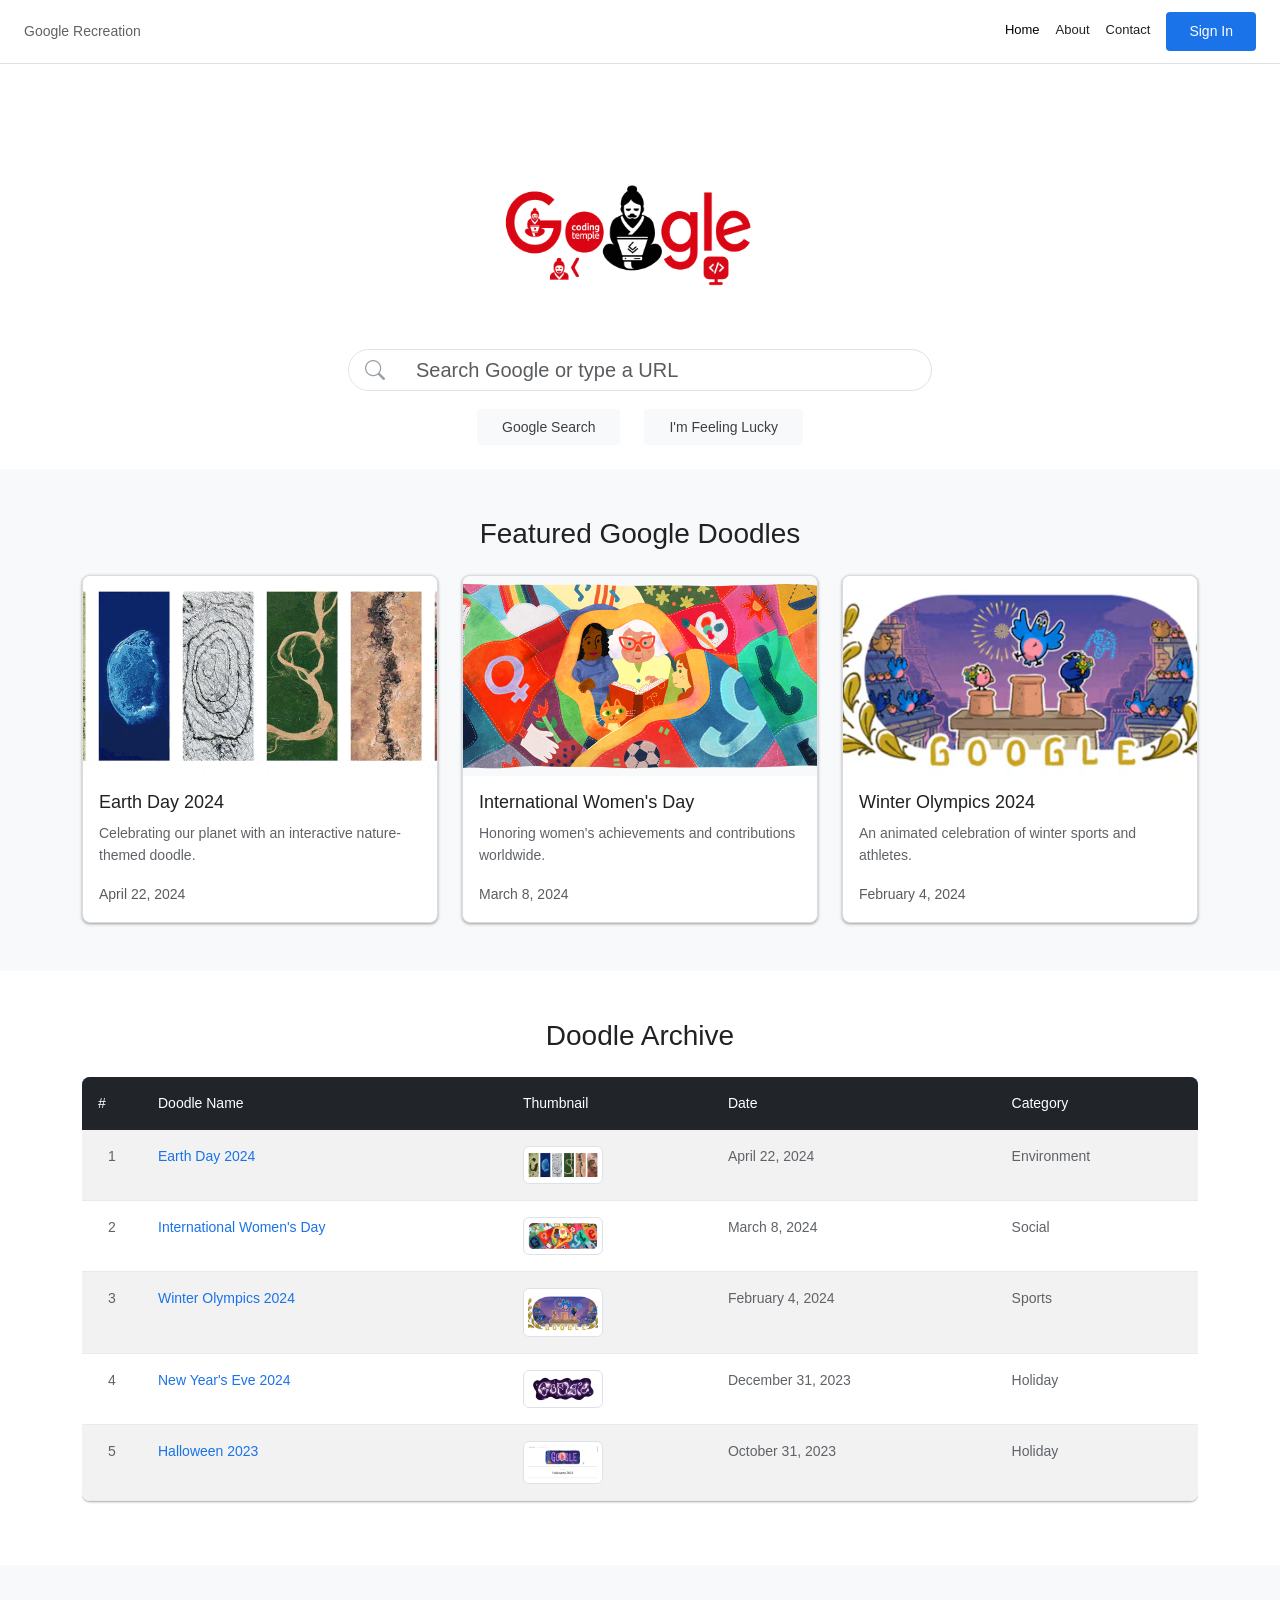
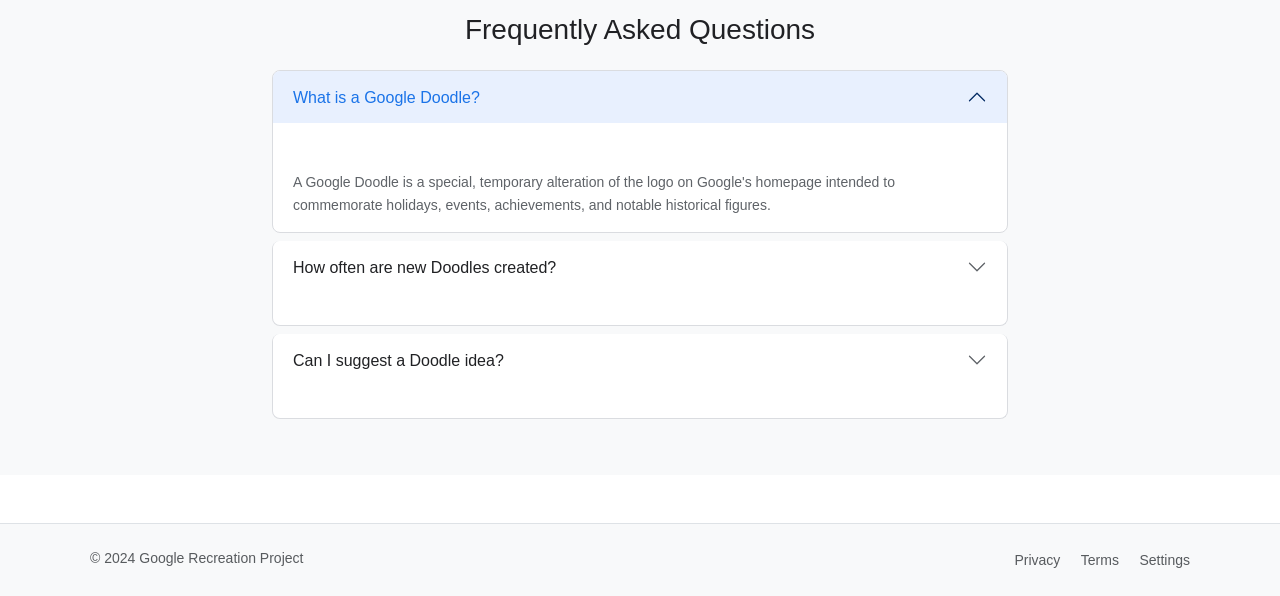
==== index.html @ c4b53707 "Initial commit" ====
<!DOCTYPE html>
<html lang="en">
<head>
    <meta charset="UTF-8">
    <meta name="viewport" content="width=device-width, initial-scale=1.0">
    <title>Google Homepage Recreation</title>
    
    <!-- Bootstrap 5 CSS CDN -->
    <link href="https://cdn.jsdelivr.net/npm/bootstrap@5.3.2/dist/css/bootstrap.min.css" rel="stylesheet">
    
    <!-- Bootstrap Icons -->
    <link rel="stylesheet" href="https://cdn.jsdelivr.net/npm/bootstrap-icons@1.11.1/font/bootstrap-icons.css">
    
    <!-- Custom CSS -->
    <link rel="stylesheet" href="style.css">
</head>
<body>
    
    <!-- Navigation Bar - Bootstrap Component #1 -->
    <!-- Responsive navbar that collapses on mobile devices -->
    <nav class="navbar navbar-expand-lg navbar-light bg-white border-bottom">
        <div class="container-fluid px-4">
            <a class="navbar-brand" href="#">Google Recreation</a>
            
            <!-- Hamburger menu button for mobile -->
            <button class="navbar-toggler" type="button" data-bs-toggle="collapse" data-bs-target="#navbarNav">
                <span class="navbar-toggler-icon"></span>
            </button>
            
            <!-- Collapsible navigation links -->
            <div class="collapse navbar-collapse" id="navbarNav">
                <ul class="navbar-nav ms-auto">
                    <li class="nav-item">
                        <a class="nav-link active" href="#">Home</a>
                    </li>
                    <li class="nav-item">
                        <a class="nav-link" href="#about">About</a>
                    </li>
                    <li class="nav-item">
                        <a class="nav-link" href="#contact">Contact</a>
                    </li>
                    <li class="nav-item">
                        <!-- Button to trigger sign-in modal -->
                        <button class="btn btn-primary btn-sm ms-2" data-bs-toggle="modal" data-bs-target="#signInModal">
                            Sign In
                        </button>
                    </li>
                </ul>
            </div>
        </div>
    </nav>

    <!-- Hero Section - Main Search Area (Google-style) -->
    <!-- This mimics Google's clean, centered search interface -->
    <section class="hero-section">
        <div class="container text-center">
            <!-- Coding Temple Doodle Logo -->
            <div class="google-logo mb-4">
                <img src="images/CTDoodle.png" 
                     alt="Coding Temple Doodle Logo" 
                     class="img-fluid"
                     style="max-width: 300px;">
            </div>
            
            <!-- Search Form Section - Two Input Types -->
            <!-- Input Type 1: Text (search query) -->
            <!-- Input Type 2: Email (newsletter signup) -->
            <div class="search-container">
                <form class="search-form mb-4">
                    <div class="input-group input-group-lg mb-3">
                        <span class="input-group-text bg-white border-end-0">
                            <i class="bi bi-search"></i>
                        </span>
                        <input type="text" 
                               class="form-control border-start-0 search-input" 
                               id="searchInput"
                               placeholder="Search Google or type a URL"
                               aria-label="Search">
                    </div>
                    
                    <!-- Search Action Buttons -->
                    <div class="d-flex justify-content-center gap-3 mb-4">
                        <button type="submit" class="btn btn-light px-4">Google Search</button>
                        <button type="button" class="btn btn-light px-4">I'm Feeling Lucky</button>
                    </div>
                </form>
                
                <!-- Search Results Display -->
                <div id="searchResults" class="search-results mt-4" style="display: none;">
                    <div class="results-info text-muted">
                        <p id="resultsText"></p>
                    </div>
                </div>
            </div>
        </div>
    </section>

    <!-- Google Doodles Section with Cards - Bootstrap Component #2 -->
    <!-- Using Bootstrap Cards to display featured doodles -->
    <section class="doodles-section py-5 bg-light">
        <div class="container">
            <h2 class="text-center mb-4">Featured Google Doodles</h2>
            
            <div class="row g-4">
                <!-- Card 1 -->
                <div class="col-md-4">
                    <div class="card h-100 shadow-sm">
                        <img src="images/earth-day-2024-6753651837110453-2xa.gif" 
                             class="card-img-top" 
                             alt="Earth Day 2024 Doodle">
                        <div class="card-body">
                            <h5 class="card-title">Earth Day 2024</h5>
                            <p class="card-text">Celebrating our planet with an interactive nature-themed doodle.</p>
                            <p class="text-muted mb-0"><small>April 22, 2024</small></p>
                        </div>
                    </div>
                </div>
                
                <!-- Card 2 -->
                <div class="col-md-4">
                    <div class="card h-100 shadow-sm">
                        <img src="images/international-womens-day-2024-6753651837110196-2x.png" 
                             class="card-img-top" 
                             alt="International Women's Day 2024 Doodle">
                        <div class="card-body">
                            <h5 class="card-title">International Women's Day</h5>
                            <p class="card-text">Honoring women's achievements and contributions worldwide.</p>
                            <p class="text-muted mb-0"><small>March 8, 2024</small></p>
                        </div>
                    </div>
                </div>
                
                <!-- Card 3 -->
                <div class="col-md-4">
                    <div class="card h-100 shadow-sm">
                        <img src="images/WinterOlympics2024.avif" 
                             class="card-img-top" 
                             alt="Winter Olympics 2024 Doodle">
                        <div class="card-body">
                            <h5 class="card-title">Winter Olympics 2024</h5>
                            <p class="card-text">An animated celebration of winter sports and athletes.</p>
                            <p class="text-muted mb-0"><small>February 4, 2024</small></p>
                        </div>
                    </div>
                </div>
            </div>
        </div>
    </section>

    <!-- Table Section - Sample Google Doodles -->
    <!-- Responsive table showing doodle history -->
    <section class="table-section py-5">
        <div class="container">
            <h2 class="text-center mb-4">Doodle Archive</h2>
            
            <div class="table-responsive">
                <table class="table table-striped table-hover">
                    <thead class="table-dark">
                        <tr>
                            <th scope="col">#</th>
                            <th scope="col">Doodle Name</th>
                            <th scope="col">Thumbnail</th>
                            <th scope="col">Date</th>
                            <th scope="col">Category</th>
                        </tr>
                    </thead>
                    <tbody>
                        <tr>
                            <td>1</td>
                            <td><a href="https://doodles.google/doodle/earth-day-2024/" target="_blank" class="doodle-link">Earth Day 2024</a></td>
                            <td><img src="images/earth-day-2024-6753651837110453-2xa.gif" alt="Earth Day 2024" class="img-thumbnail" style="max-width: 80px; height: auto;"></td>
                            <td>April 22, 2024</td>
                            <td>Environment</td>
                        </tr>
                        <tr>
                            <td>2</td>
                            <td><a href="https://doodles.google/doodle/international-womens-day-2024/" target="_blank" class="doodle-link">International Women's Day</a></td>
                            <td><img src="images/international-womens-day-2024-6753651837110196-2x.png" alt="International Women's Day 2024" class="img-thumbnail" style="max-width: 80px; height: auto;"></td>
                            <td>March 8, 2024</td>
                            <td>Social</td>
                        </tr>
                        <tr>
                            <td>3</td>
                            <td><a href="https://doodles.google/doodle/paris-games-breaking/" target="_blank" class="doodle-link">Winter Olympics 2024</a></td>
                            <td><img src="images/WinterOlympics2024.avif" alt="Winter Olympics 2024" class="img-thumbnail" style="max-width: 80px; height: auto;"></td>
                            <td>February 4, 2024</td>
                            <td>Sports</td>
                        </tr>
                        <tr>
                            <td>4</td>
                            <td><a href="https://doodles.google/doodle/new-years-eve-2024/" target="_blank" class="doodle-link">New Year's Eve 2024</a></td>
                            <td><img src="images/new-years-eve-2024-6753651837110349-2xa.gif" alt="New Year's Eve 2024" class="img-thumbnail" style="max-width: 80px; height: auto;"></td>
                            <td>December 31, 2023</td>
                            <td>Holiday</td>
                        </tr>
                        <tr>
                            <td>5</td>
                            <td><a href="https://doodles.google/doodle/halloween-2023/" target="_blank" class="doodle-link">Halloween 2023</a></td>
                            <td><img src="images/halloween23.png" alt="Halloween 2023" class="img-thumbnail" style="max-width: 80px; height: auto;"></td>
                            <td>October 31, 2023</td>
                            <td>Holiday</td>
                        </tr>
                    </tbody>
                </table>
            </div>
        </div>
    </section>

    <!-- Accordion Section - Bootstrap Component #3 -->
    <!-- FAQ section using Bootstrap Accordion -->
    <section class="faq-section py-5 bg-light">
        <div class="container">
            <h2 class="text-center mb-4">Frequently Asked Questions</h2>
            
            <div class="row justify-content-center">
                <div class="col-lg-8">
                    <div class="accordion" id="faqAccordion">
                        <!-- FAQ 1 -->
                        <div class="accordion-item">
                            <h2 class="accordion-header" id="headingOne">
                                <button class="accordion-button" type="button" data-bs-toggle="collapse" data-bs-target="#collapseOne">
                                    What is a Google Doodle?
                                </button>
                            </h2>
                            <div id="collapseOne" class="accordion-collapse collapse show" data-bs-parent="#faqAccordion">
                                <div class="accordion-body">
                                    A Google Doodle is a special, temporary alteration of the logo on Google's homepage intended to commemorate holidays, events, achievements, and notable historical figures.
                                </div>
                            </div>
                        </div>
                        
                        <!-- FAQ 2 -->
                        <div class="accordion-item">
                            <h2 class="accordion-header" id="headingTwo">
                                <button class="accordion-button collapsed" type="button" data-bs-toggle="collapse" data-bs-target="#collapseTwo">
                                    How often are new Doodles created?
                                </button>
                            </h2>
                            <div id="collapseTwo" class="accordion-collapse collapse" data-bs-parent="#faqAccordion">
                                <div class="accordion-body">
                                    Google creates hundreds of Doodles each year. Some appear globally while others are shown only in specific countries or regions based on local celebrations and events.
                                </div>
                            </div>
                        </div>
                        
                        <!-- FAQ 3 -->
                        <div class="accordion-item">
                            <h2 class="accordion-header" id="headingThree">
                                <button class="accordion-button collapsed" type="button" data-bs-toggle="collapse" data-bs-target="#collapseThree">
                                    Can I suggest a Doodle idea?
                                </button>
                            </h2>
                            <div id="collapseThree" class="accordion-collapse collapse" data-bs-parent="#faqAccordion">
                                <div class="accordion-body">
                                    Yes! Google accepts Doodle proposals from users worldwide. You can submit your ideas through the official Google Doodles page.
                                </div>
                            </div>
                        </div>
                    </div>
                </div>
            </div>
        </div>
    </section>

    <!-- Sign In Modal - Bootstrap Component #4 (Bonus) -->
    <!-- Modal popup for user authentication -->
    <div class="modal fade" id="signInModal" tabindex="-1" aria-labelledby="signInModalLabel" aria-hidden="true">
        <div class="modal-dialog modal-dialog-centered">
            <div class="modal-content">
                <div class="modal-header">
                    <h5 class="modal-title" id="signInModalLabel">Sign In to Google</h5>
                    <button type="button" class="btn-close" data-bs-dismiss="modal" aria-label="Close"></button>
                </div>
                <div class="modal-body">
                    <form>
                        <div class="mb-3">
                            <label for="modalEmail" class="form-label">Email address</label>
                            <input type="email" class="form-control" id="modalEmail" placeholder="name@example.com">
                        </div>
                        <div class="mb-3">
                            <label for="modalPassword" class="form-label">Password</label>
                            <input type="password" class="form-control" id="modalPassword">
                        </div>
                        <div class="form-check mb-3">
                            <input class="form-check-input" type="checkbox" id="rememberMe">
                            <label class="form-check-label" for="rememberMe">
                                Remember me
                            </label>
                        </div>
                    </form>
                </div>
                <div class="modal-footer">
                    <button type="button" class="btn btn-secondary" data-bs-dismiss="modal">Close</button>
                    <button type="button" class="btn btn-primary">Sign In</button>
                </div>
            </div>
        </div>
    </div>

    <!-- Footer -->
    <footer class="footer bg-light border-top mt-5">
        <div class="container py-4">
            <div class="row">
                <div class="col-md-6">
                    <p class="text-muted mb-0">© 2024 Google Recreation Project</p>
                </div>
                <div class="col-md-6 text-md-end">
                    <a href="#" class="text-muted text-decoration-none me-3">Privacy</a>
                    <a href="#" class="text-muted text-decoration-none me-3">Terms</a>
                    <a href="#" class="text-muted text-decoration-none">Settings</a>
                </div>
            </div>
        </div>
    </footer>

    <!-- Bootstrap 5 JS Bundle (includes Popper) -->
    <script src="https://cdn.jsdelivr.net/npm/bootstrap@5.3.2/dist/js/bootstrap.bundle.min.js"></script>
    
    <!-- Custom JavaScript (separate file - functions for practice only) -->
    <script src="script.js"></script>
</body>
</html>
---- style.css ----
/* 
 * Google Homepage Recreation - Custom Styles
 * Enhanced to match Google's authentic design language
 */

/* ===== GLOBAL STYLES ===== */
body {
    font-family: Arial, sans-serif;
    color: #202124;
    background-color: #ffffff;
    min-height: 100vh;
    display: flex;
    flex-direction: column;
}

/* ===== NAVIGATION BAR ===== */
.navbar {
    padding: 0.75rem 0;
    background-color: #fff !important;
}

.navbar-brand {
    font-weight: 400;
    color: #5f6368;
    font-size: 14px;
}

.nav-link {
    color: rgba(0, 0, 0, 0.87);
    font-size: 13px;
    padding: 0.5rem 0.75rem;
    transition: all 0.2s ease;
}

.nav-link:hover {
    color: #000;
}

.nav-link.active {
    color: #000;
    font-weight: 400;
}

.btn-primary {
    background-color: #1a73e8;
    border: none;
    padding: 9px 23px;
    font-size: 14px;
    font-weight: 500;
    border-radius: 4px;
    transition: all 0.2s ease;
}

.btn-primary:hover {
    background-color: #1765cc;
    box-shadow: 0 1px 2px 0 rgba(66, 133, 244, 0.3), 0 1px 3px 1px rgba(66, 133, 244, 0.15);
}

/* ===== HERO SECTION (Google Search Area) ===== */
.hero-section {
    padding: 80px 0 0 0;
    min-height: 0;
    display: flex;
    align-items: center;
    justify-content: center;
    flex: 1;
}

/* Google Logo Styling */
.google-logo {
    margin-bottom: 25px;
    text-align: center;
}

.google-logo img {
    max-width: 272px !important;
    height: auto;
}

/* Search Container */
.search-container {
    max-width: 584px;
    margin: 0 auto;
}

/* Search Form Styling */
.search-form {
    margin-bottom: 0;
}

/* Search Input Group */
.input-group {
    margin-bottom: 18px !important;
    box-shadow: none;
    border-radius: 24px !important;
    transition: box-shadow 0.2s ease;
    overflow: visible !important;
    border: 1px solid #dfe1e5;
    background-color: #fff;
}

.input-group:hover {
    box-shadow: 0 1px 6px rgba(32, 33, 36, 0.28);
    border-color: rgba(223, 225, 229, 0);
}

.input-group:focus-within {
    box-shadow: 0 1px 6px rgba(32, 33, 36, 0.28);
    border-color: rgba(223, 225, 229, 0);
}

.input-group-text {
    background-color: transparent;
    border: none;
    border-radius: 24px 0 0 24px !important;
    padding: 0 8px 0 14px;
    color: #9aa0a6;
}

.search-input {
    border: none;
    border-radius: 0 24px 24px 0 !important;
    padding: 12px 14px;
    font-size: 16px;
    line-height: 24px;
    box-shadow: none !important;
    background-color: transparent;
}

.search-input:focus {
    outline: none;
    box-shadow: none !important;
    border: none;
}

.input-group .bi-search {
    font-size: 20px;
    display: flex;
    align-items: center;
}

/* Search Buttons */
.btn-light {
    background-color: #f8f9fa;
    border: 1px solid #f8f9fa;
    color: #3c4043;
    font-size: 14px;
    font-weight: 400;
    height: 36px;
    padding: 0 16px;
    border-radius: 4px;
    margin: 0 4px;
    transition: all 0.1s ease;
    line-height: 27px;
}

.btn-light:hover {
    box-shadow: 0 1px 1px rgba(0, 0, 0, 0.1);
    background-color: #f8f9fa;
    border: 1px solid #dadce0;
    color: #202124;
}

.btn-light:focus {
    border: 1px solid #4285f4;
    outline: none;
}

/* Search Results Display */
.search-results {
    max-width: 600px;
    margin: 2rem auto 0;
    padding: 1rem;
    text-align: left;
    animation: fadeInResults 0.3s ease-in;
}

.results-info {
    font-size: 14px;
    color: #70757a;
    line-height: 1.6;
}

.results-info strong {
    color: #202124;
    font-weight: 400;
}

@keyframes fadeInResults {
    from {
        opacity: 0;
        transform: translateY(-10px);
    }
    to {
        opacity: 1;
        transform: translateY(0);
    }
}

/* ===== DOODLES SECTION (Cards) ===== */
.doodles-section {
    background-color: #f8f9fa;
    padding: 64px 0;
}

.doodles-section h2 {
    font-size: 28px;
    font-weight: 400;
    color: #202124;
    margin-bottom: 32px;
}

.card {
    border: 1px solid #dadce0;
    border-radius: 8px;
    transition: all 0.2s ease;
    background: #fff;
}

.card:hover {
    transform: translateY(-4px);
    box-shadow: 0 4px 16px rgba(0, 0, 0, 0.12) !important;
    border-color: #dadce0;
}

.card-img-top {
    border-radius: 8px 8px 0 0;
    height: 200px;
    object-fit: cover;
    background: #f8f9fa;
}

.card-body {
    padding: 16px;
}

.card-title {
    color: #202124;
    font-weight: 400;
    font-size: 18px;
    margin-bottom: 8px;
}

.card-text {
    color: #5f6368;
    font-size: 14px;
    line-height: 1.6;
}

.card-text.text-muted small {
    font-size: 12px;
    color: #70757a;
}

/* ===== TABLE SECTION ===== */
.table-section {
    padding: 64px 0;
    background: #fff;
}

.table-section h2 {
    font-size: 28px;
    font-weight: 400;
    color: #202124;
    margin-bottom: 32px;
}

.table {
    box-shadow: 0 1px 3px rgba(0, 0, 0, 0.12), 0 1px 2px rgba(0, 0, 0, 0.24);
    border-radius: 8px;
    overflow: hidden;
    border: none;
}

.table thead {
    background-color: #1a73e8;
    color: #fff;
}

.table thead th {
    font-weight: 500;
    font-size: 14px;
    padding: 16px;
    border: none;
}

.table tbody td {
    padding: 16px;
    font-size: 14px;
    color: #5f6368;
    border-color: #e8eaed;
}

.table tbody td:first-child {
    font-weight: 400;
    color: #5f6368;
    text-align: center;
    width: 60px;
}

.doodle-link {
    color: #1a73e8;
    text-decoration: none;
    transition: all 0.2s ease;
}

.doodle-link:hover {
    color: #1765cc;
    text-decoration: underline;
}

.table-striped tbody tr:nth-of-type(odd) {
    background-color: rgba(0, 0, 0, 0.02);
}

.table-hover tbody tr:hover {
    background-color: rgba(26, 115, 232, 0.08);
    cursor: pointer;
}

/* ===== FAQ SECTION (Accordion) ===== */
.faq-section {
    background-color: #f8f9fa;
    padding: 64px 0;
}

.faq-section h2 {
    font-size: 28px;
    font-weight: 400;
    color: #202124;
    margin-bottom: 32px;
}

.accordion-item {
    border: 1px solid #dadce0;
    border-radius: 8px !important;
    margin-bottom: 8px;
    overflow: hidden;
}

.accordion-button {
    font-weight: 400;
    font-size: 16px;
    color: #202124;
    background-color: #ffffff;
    padding: 16px 20px;
    border: none;
}

.accordion-button:not(.collapsed) {
    background-color: #e8f0fe;
    color: #1a73e8;
    box-shadow: none;
}

.accordion-button:focus {
    box-shadow: none;
    border-color: transparent;
    background-color: #f8f9fa;
}

.accordion-button:hover {
    background-color: #f8f9fa;
}

.accordion-body {
    color: #5f6368;
    font-size: 14px;
    line-height: 1.6;
    padding: 16px 20px;
}

.accordion-button::after {
    background-image: url("data:image/svg+xml,%3csvg xmlns='http://www.w3.org/2000/svg' viewBox='0 0 16 16' fill='%235f6368'%3e%3cpath fill-rule='evenodd' d='M1.646 4.646a.5.5 0 0 1 .708 0L8 10.293l5.646-5.647a.5.5 0 0 1 .708.708l-6 6a.5.5 0 0 1-.708 0l-6-6a.5.5 0 0 1 0-.708z'/%3e%3c/svg%3e");
}

/* ===== MODAL (Sign In) ===== */
.modal-content {
    border-radius: 8px;
    border: 1px solid #dadce0;
    box-shadow: 0 8px 16px rgba(0, 0, 0, 0.2);
}

.modal-header {
    border-bottom: 1px solid #e8eaed;
    padding: 24px 24px 16px;
}

.modal-title {
    color: #202124;
    font-weight: 400;
    font-size: 24px;
}

.modal-body {
    padding: 24px;
}

.modal-body .form-label {
    color: #202124;
    font-size: 14px;
    font-weight: 500;
    margin-bottom: 8px;
}

.modal-body .form-control {
    border: 1px solid #dadce0;
    border-radius: 4px;
    padding: 12px;
    font-size: 14px;
    transition: all 0.2s ease;
}

.modal-body .form-control:focus {
    border-color: #1a73e8;
    box-shadow: 0 0 0 1px #1a73e8;
}

.modal-footer {
    border-top: 1px solid #e8eaed;
    padding: 16px 24px;
}

.modal-footer .btn-secondary {
    background-color: #fff;
    color: #1a73e8;
    border: 1px solid #dadce0;
}

.modal-footer .btn-secondary:hover {
    background-color: #f8f9fa;
    border-color: #dadce0;
}

/* ===== FOOTER ===== */
.footer {
    margin-top: auto;
    background-color: #f2f2f2;
    border-top: 1px solid #e4e4e4;
}

.footer .container {
    padding: 15px 20px;
}

.footer p,
.footer a {
    font-size: 14px;
    color: #70757a;
}

.footer a {
    transition: color 0.2s ease;
    text-decoration: none;
}

.footer a:hover {
    color: #202124;
    text-decoration: underline;
}

/* ===== RESPONSIVE DESIGN ===== */

/* Tablet and below */
@media (max-width: 768px) {
    .hero-section {
        padding: 60px 0 40px 0;
    }

    .google-logo img {
        max-width: 200px !important;
    }

    .search-container {
        padding: 0 20px;
    }

    .btn-light {
        font-size: 13px;
        padding: 0 12px;
        height: 32px;
        margin: 0 2px;
    }

    .doodles-section,
    .table-section,
    .faq-section {
        padding: 40px 0;
    }

    .card {
        margin-bottom: 16px;
    }

    .table {
        font-size: 13px;
    }

    h2 {
        font-size: 24px !important;
    }
}

/* Mobile devices */
@media (max-width: 576px) {
    .hero-section {
        padding: 40px 0 20px 0;
    }

    .google-logo {
        margin-bottom: 20px;
    }

    .google-logo img {
        max-width: 180px !important;
    }

    .search-container {
        max-width: 100%;
        padding: 0 16px;
    }

    .input-group {
        margin-bottom: 16px !important;
    }

    .search-input {
        font-size: 14px;
        padding: 11px 16px 11px 0;
    }

    .btn-light {
        font-size: 12px;
        padding: 0 10px;
        height: 30px;
        margin: 0 2px 8px;
    }

    .d-flex.gap-3 {
        gap: 0 !important;
        flex-wrap: wrap;
        justify-content: center !important;
    }

    .doodles-section,
    .table-section,
    .faq-section {
        padding: 32px 0;
    }

    h2 {
        font-size: 20px !important;
        margin-bottom: 24px !important;
    }

    .card-body {
        padding: 12px;
    }

    .card-title {
        font-size: 16px;
    }

    .card-text {
        font-size: 13px;
    }

    .table {
        font-size: 12px;
    }

    .table thead th,
    .table tbody td {
        padding: 12px 8px;
    }

    .footer {
        text-align: center;
    }

    .footer .col-md-6 {
        text-align: center !important;
        margin-bottom: 8px;
    }

    .footer a {
        margin: 0 8px !important;
    }

    .modal-header,
    .modal-body,
    .modal-footer {
        padding: 16px;
    }
}

/* ===== ANIMATIONS ===== */
@keyframes fadeIn {
    from {
        opacity: 0;
        transform: translateY(20px);
    }
    to {
        opacity: 1;
        transform: translateY(0);
    }
}

.hero-section {
    animation: fadeIn 0.5s ease-out;
}

/* ===== UTILITY CLASSES ===== */
.shadow-sm {
    box-shadow: 0 1px 2px 0 rgba(60, 64, 67, 0.3), 0 1px 3px 1px rgba(60, 64, 67, 0.15) !important;
}

/* Custom scrollbar for modern browsers */
::-webkit-scrollbar {
    width: 12px;
}

::-webkit-scrollbar-track {
    background: #f1f1f1;
}

::-webkit-scrollbar-thumb {
    background: #dadce0;
    border-radius: 6px;
}

::-webkit-scrollbar-thumb:hover {
    background: #9aa0a6;
}

/* Focus styles for accessibility */
*:focus-visible {
    outline: 2px solid #1a73e8;
    outline-offset: 2px;
}

button:focus-visible,
.btn:focus-visible {
    outline: 2px solid #1a73e8;
    outline-offset: 2px;
}
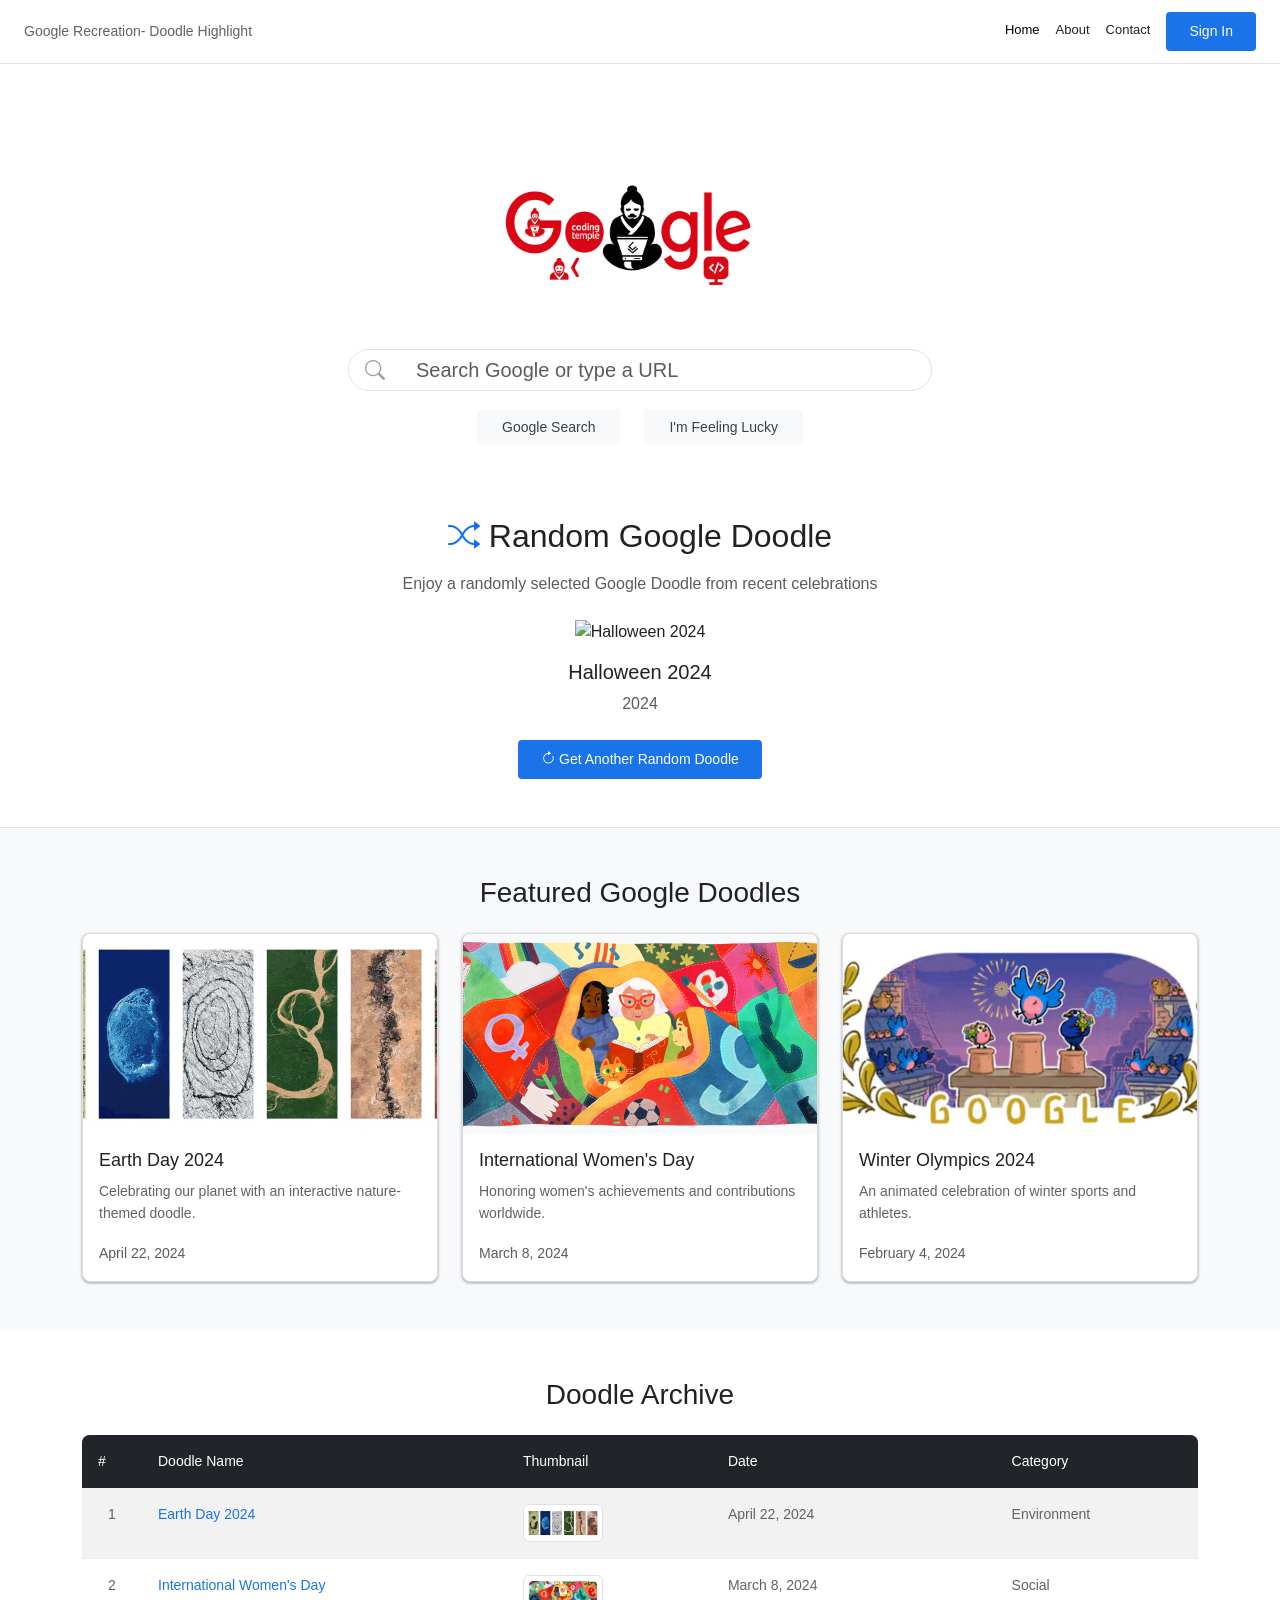
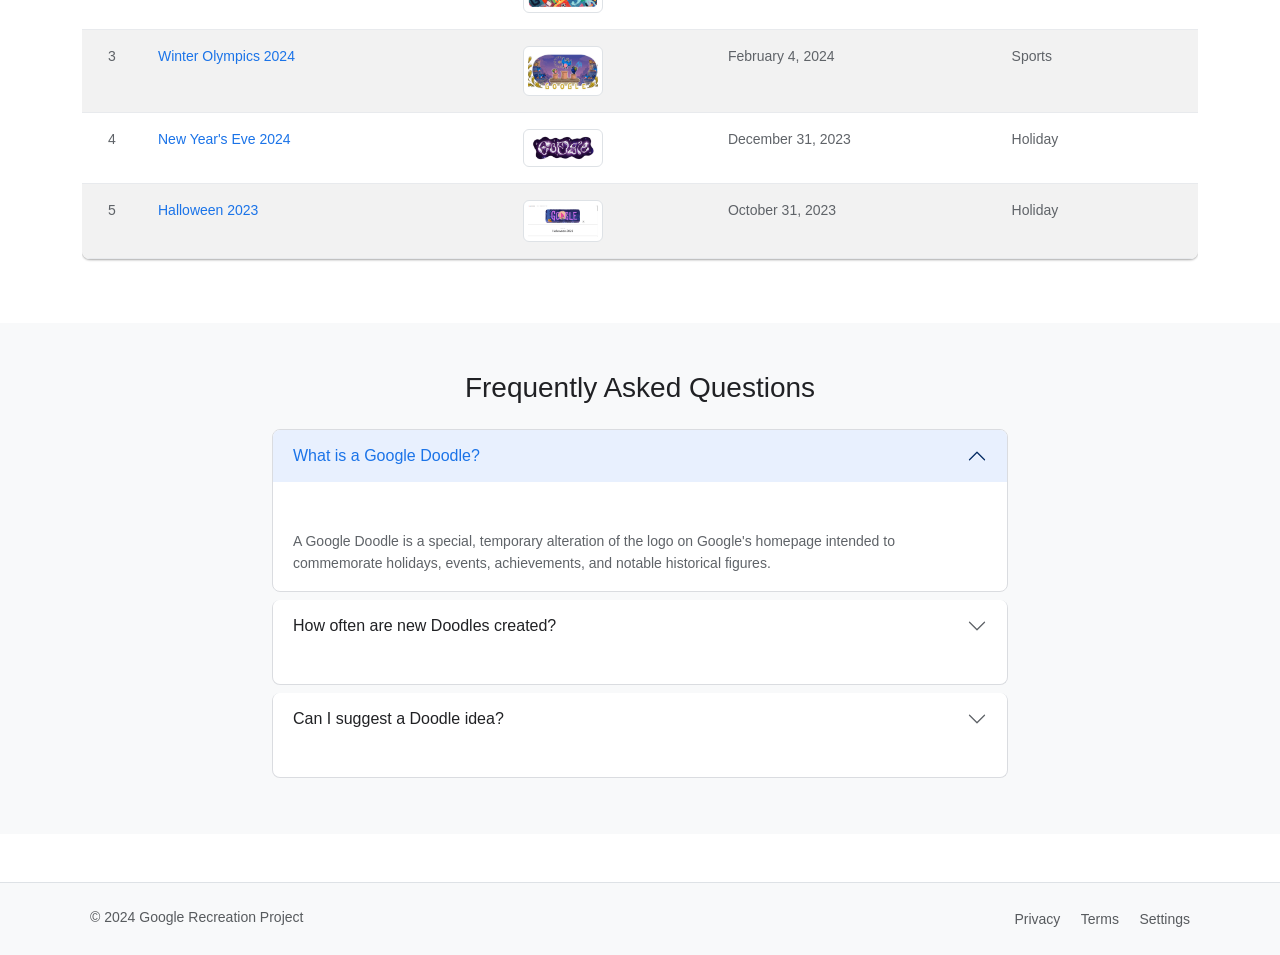
==== commit a760eee7: "feat: Add dedicated sign-in page and update project branding - Added signin.html with Google-authent" ====
--- a/index.html
+++ b/index.html
@@ -20,7 +20,7 @@
     <!-- Responsive navbar that collapses on mobile devices -->
     <nav class="navbar navbar-expand-lg navbar-light bg-white border-bottom">
         <div class="container-fluid px-4">
-            <a class="navbar-brand" href="#">Google Recreation</a>
+            <a class="navbar-brand" href="#">Google Recreation- Doodle Highlight</a>
             
             <!-- Hamburger menu button for mobile -->
             <button class="navbar-toggler" type="button" data-bs-toggle="collapse" data-bs-target="#navbarNav">
@@ -40,10 +40,10 @@
                         <a class="nav-link" href="#contact">Contact</a>
                     </li>
                     <li class="nav-item">
-                        <!-- Button to trigger sign-in modal -->
-                        <button class="btn btn-primary btn-sm ms-2" data-bs-toggle="modal" data-bs-target="#signInModal">
+                        <!-- Button to go to sign-in page -->
+                        <a href="signin.html" class="btn btn-primary btn-sm ms-2">
                             Sign In
-                        </button>
+                        </a>
                     </li>
                 </ul>
             </div>
@@ -91,6 +91,32 @@
                         <p id="resultsText"></p>
                     </div>
                 </div>
+            </div>
+        </div>
+    </section>
+
+    <!-- Random Doodle of the Day Section -->
+    <!-- Displays a random Google Doodle from recent doodles -->
+    <section class="random-doodle-section py-5 bg-white border-bottom">
+        <div class="container">
+            <h2 class="text-center mb-3">
+                <i class="bi bi-shuffle text-primary"></i> Random Google Doodle
+            </h2>
+            <p class="text-center text-muted mb-4">Enjoy a randomly selected Google Doodle from recent celebrations</p>
+            
+            <!-- Random Doodle Display Container -->
+            <div id="randomDoodleDisplay" class="mb-4">
+                <div class="text-center">
+                    <div class="spinner-border text-primary" role="status">
+                        <span class="visually-hidden">Loading...</span>
+                    </div>
+                </div>
+            </div>
+            
+            <div class="text-center">
+                <button id="refreshDoodleBtn" class="btn btn-primary btn-lg">
+                    <i class="bi bi-arrow-clockwise"></i> Get Another Random Doodle
+                </button>
             </div>
         </div>
     </section>
@@ -262,41 +288,6 @@
         </div>
     </section>
 
-    <!-- Sign In Modal - Bootstrap Component #4 (Bonus) -->
-    <!-- Modal popup for user authentication -->
-    <div class="modal fade" id="signInModal" tabindex="-1" aria-labelledby="signInModalLabel" aria-hidden="true">
-        <div class="modal-dialog modal-dialog-centered">
-            <div class="modal-content">
-                <div class="modal-header">
-                    <h5 class="modal-title" id="signInModalLabel">Sign In to Google</h5>
-                    <button type="button" class="btn-close" data-bs-dismiss="modal" aria-label="Close"></button>
-                </div>
-                <div class="modal-body">
-                    <form>
-                        <div class="mb-3">
-                            <label for="modalEmail" class="form-label">Email address</label>
-                            <input type="email" class="form-control" id="modalEmail" placeholder="name@example.com">
-                        </div>
-                        <div class="mb-3">
-                            <label for="modalPassword" class="form-label">Password</label>
-                            <input type="password" class="form-control" id="modalPassword">
-                        </div>
-                        <div class="form-check mb-3">
-                            <input class="form-check-input" type="checkbox" id="rememberMe">
-                            <label class="form-check-label" for="rememberMe">
-                                Remember me
-                            </label>
-                        </div>
-                    </form>
-                </div>
-                <div class="modal-footer">
-                    <button type="button" class="btn btn-secondary" data-bs-dismiss="modal">Close</button>
-                    <button type="button" class="btn btn-primary">Sign In</button>
-                </div>
-            </div>
-        </div>
-    </div>
-
     <!-- Footer -->
     <footer class="footer bg-light border-top mt-5">
         <div class="container py-4">
